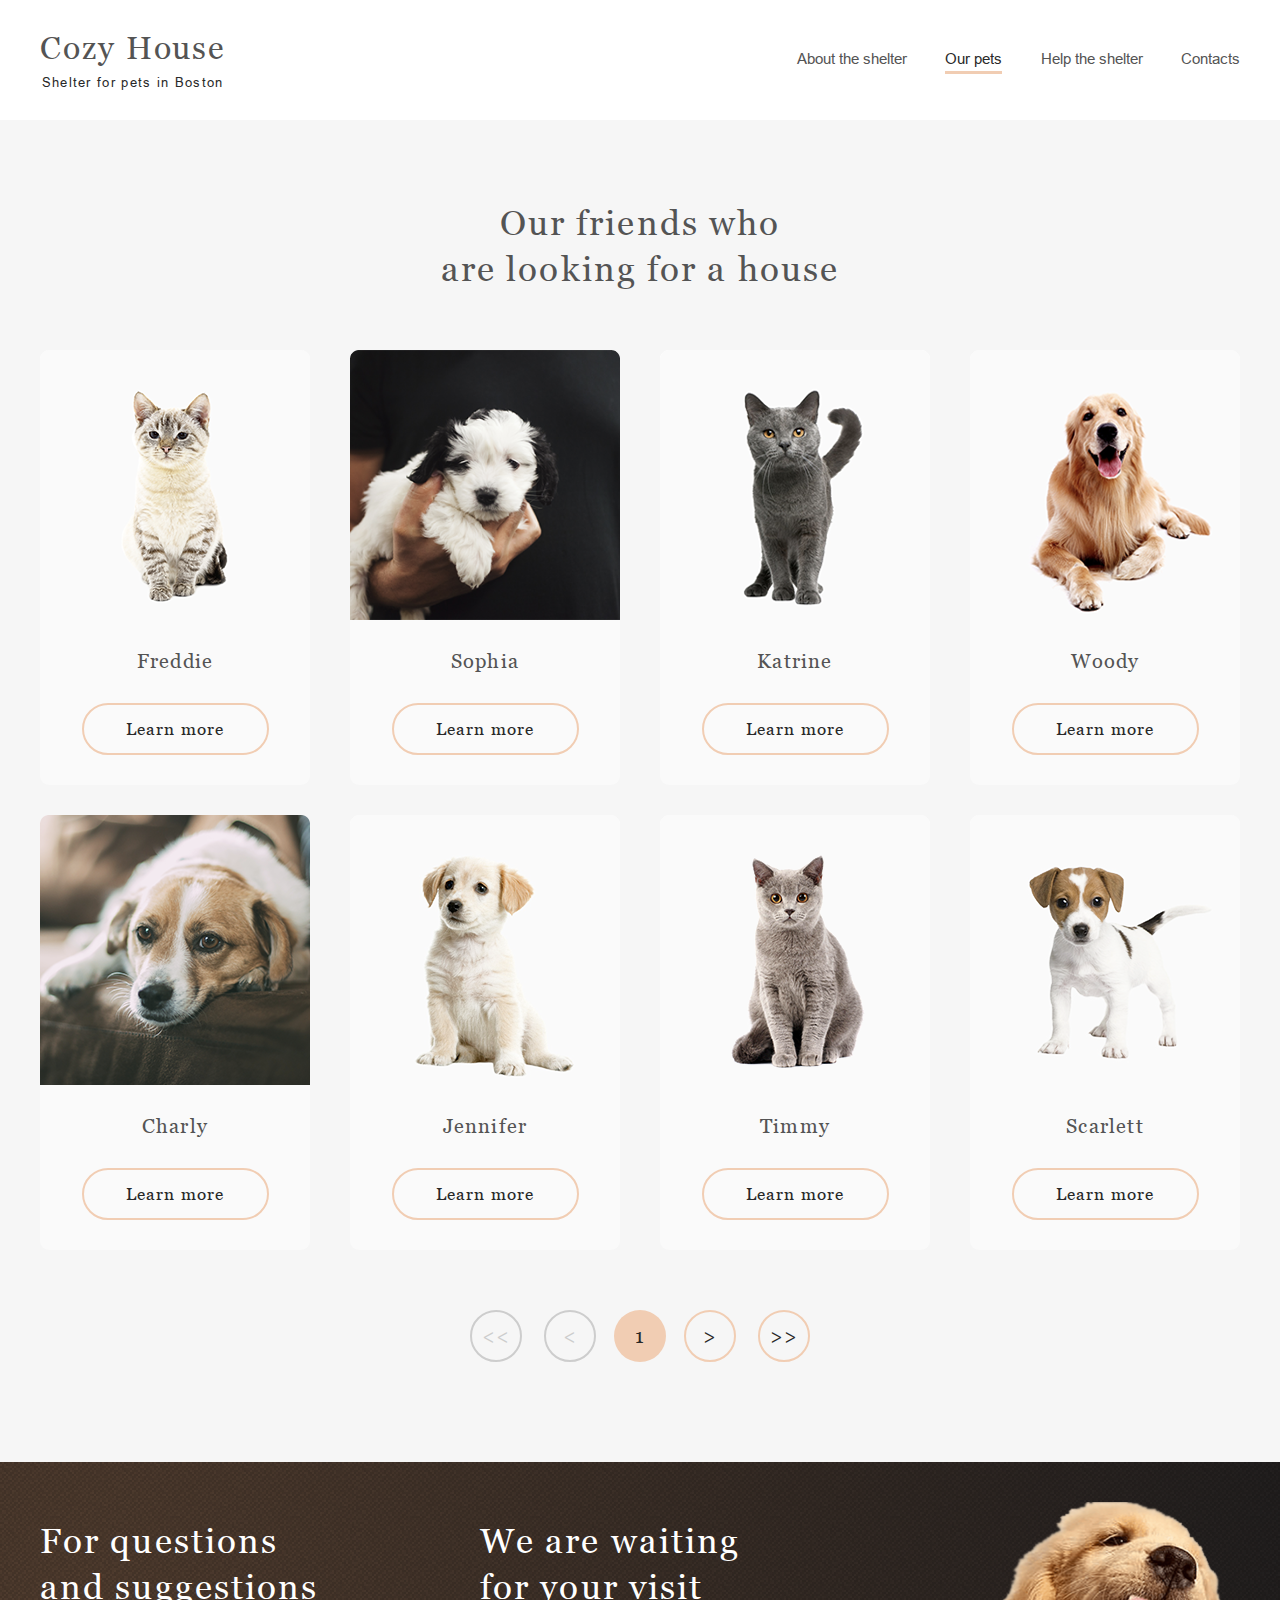
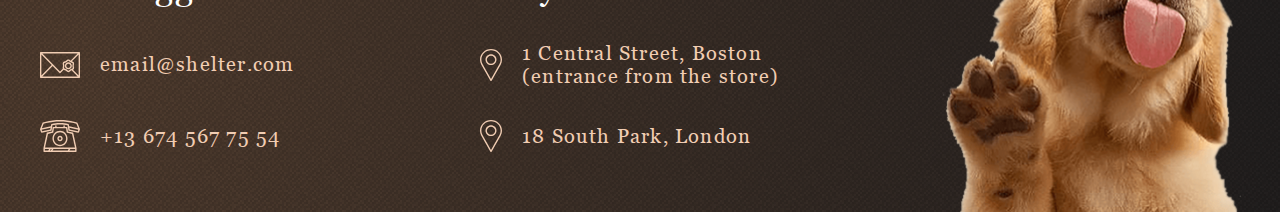
==== shelter/pages/pets/index.html @ 3be506d2 "feat: shelter" ====
<!DOCTYPE html>
<html lang="en">

<head>
    <meta charset="utf-8" />
    <title>Cozy House</title>
    <meta name="description" content="task" />
    <meta name="author" content="Dmitry Milchenko" />
    <meta name="viewport" content="width=device-width, initial-scale=1">
    <link rel="stylesheet" href="../main/normalize.css" />
    <link rel="stylesheet" href="style.css" />
</head>

<body id="body">

    <div id="modal__wraper" class="modal__wraper">
        <div class="modal" id="modal">
            <button class="btn btn_round modal__close-btn">
                <img src="../../assets/images/marker.png" alt=""></button>
            <div class="modal__inner modal__animation">
                <div class="modal__item">
                </div>
                <div class="modal__btn">
                </div>
            </div>
        </div>
    </div>

    <div id="burger-menu__bloсk" class="burger-menu__bloсk">
        <div class="logo-burger">
            <a href="index.html" class="header__logo">
                <h1>Cozy House</h1>
                <p>Shelter for pets in Boston</p>
            </a>
            <div id="burger-menu__two" class="burger-menu">
                <img src="../../assets/images/burger2.png" alt="">
            </div>
        </div>
        <div class="navigation__wraper">
            <div class="burger-menu__navigation">
                <div class="navigation__a">
                    <a href="../main/index.html">About the shelter</a>
                </div>
                <div class="navigation__a">
                    <a href="index.html" class="selected">Our pets</a>
                </div>
                <div class="navigation__a">
                    <a href="../main/index.html#help__anchor">Help the shelter</a>
                </div>
                <div class="navigation__a">
                    <a href="#footer__anchor">Contacts</a>
                </div>
            </div>
        </div>
    </div>
    <div id="burger-menu__wraper" class="burger-menu__wraper">
    </div>

    <header>
        <a href="../main/index.html" class="header__logo">
            <h1>Cozy House</h1>
            <p>Shelter for pets in Boston</p>
        </a>
        <div class="header__navigation">
            <a href="../main/index.html">About the shelter</a>
            <a href="index.html" class="selected">Our pets</a>
            <a href="../main/index.html#help__anchor">Help the shelter</a>
            <a href="#footer__anchor">Contacts</a>
        </div>
        <div id="burger-menu__one" class="burger-menu">
            <img src="../../assets/images/burger2.png" alt="">
        </div>
    </header>
    <section id="our-friends__anchor" class="our-friends">
        <h3>Our friends who are&nbsp;looking for a house</h3>

        <div class="our-friends__slider">


        </div>

        <div class="pagination">
            <div>
                <button class="button__left">&lt;&lt;</button>
                <button class="button__left">&lt;</button>
            </div>
            <div>
                <button class="button__number">1</button>
            </div>
            <div>
                <button class="button__right">></button>
                <button class="button__right">>></button>
            </div>
        </div>
    </section>
    <footer id="footer__anchor">
        <div class="footer__content">
            <div class="footer__contacts">
                <h3>For questions and suggestions</h3>
                <a href="mailto:email@shelter.com">
                    <img src="../../assets/icons/icon-email.svg" alt="">
                    <h4>email@shelter.com</h4>
                </a>
                <a href="tel:+74951234567">
                    <img src="../../assets/icons/icon-phone.svg" alt="">
                    <h4>+13 674 567 75 54</h4>
                </a>
            </div>
            <div class="footer__locations">
                <h3>We are waiting for your visit</h3>
                <a href="https://goo.gl/maps/8FhQsnT1wE7vD16h9" target="_blank">
                    <img src="../../assets/icons/icon-marker.svg" alt="">
                    <h4>1 Central Street, Boston<br>(entrance from the store)</h4>
                </a>
                <a href="https://goo.gl/maps/8FhQsnT1wE7vD16h9" target="_blank">
                    <img src="../../assets/icons/icon-marker.svg" alt="">
                    <h4>18 South Park, London </h4>
                </a>
            </div>
        </div>
        <img src="../../assets/images/footer-puppy.png" alt="">
    </footer>

    <script src="script.js"></script>

</body>

</html>
---- shelter/pages/pets/style.css ----
/*style reset*/
*,
*::before,
*::after {
  box-sizing: border-box;
}

ul[class],
ol[class] {
  padding: 0;
}

body,
h1,
h2,
h3,
h4,
p,
ul[class],
ol[class],
li,
figure,
figcaption,
blockquote,
dl,
dd {
  margin: 0;
}

body {
  min-height: 100vh;
  scroll-behavior: smooth;
  text-rendering: optimizeSpeed;
  line-height: 1.5;
}

ul[class],
ol[class] {
  list-style: none;
}

a:not([class]) {
  text-decoration-skip-ink: auto;
}

img {
  max-width: 100%;
  display: block;
}

article>*+* {
  margin-top: 1em;
}

input,
button,
textarea,
select {
  font: inherit;
}

@media (prefers-reduced-motion: reduce) {
  * {
    animation-duration: 0.01ms !important;
    animation-iteration-count: 1 !important;
    transition-duration: 0.01ms !important;
    scroll-behavior: auto !important;
  }
}

@font-face {
  font-family: Arial;
  src: url("../../assets/fonts/arial/arial-regular/arial-regular.ttf") format("truetype");
}

@font-face {
  font-family: Georgia;
  src: url("../../assets/fonts/georgia/georgia-regular/georgia-regular.ttf") format("truetype");
}

body {
  max-width: 1280px;
  min-width: 320px;
  margin: 0 auto 0 auto;
  position: relative;
}

body a {
  text-decoration: none;
}

/*header*/
header {
  position: sticky;
  z-index: 99;
  top: 0;
  padding: 30px 40px 30px 40px;
  height: 120px;
  background-color: #FFFFFF;
  display: flex;
  justify-content: space-between;
  align-items: center;
}

.header__logo a {
  display: block;
}

.header__logo h1 {
  font-family: Georgia;
  font-style: normal;
  font-weight: 400;
  font-size: 32px;
  line-height: 35px;
  text-align: center;
  letter-spacing: 0.06em;
  color: #545454;
}

.header__logo p {
  margin-top: 10px;
  font-family: Arial;
  font-style: normal;
  font-weight: 400;
  font-size: 13px;
  line-height: 15px;
  text-align: center;
  letter-spacing: 0.1em;
  color: #292929;
}

.burger-menu {
  display: none;
  cursor: pointer;
}

.burger-menu img {
  width: 30px;
  height: auto;
}

.header__navigation {
  width: 443px;
  height: 27;
  display: flex;
  justify-content: space-between;
}

.header__navigation a {
  font-family: 'Arial';
  font-style: normal;
  font-weight: 400;
  font-size: 15px;
  line-height: 160%;
  color: #545454;
}

.header__navigation .selected {
  border-bottom: 3px #F1CDB3 solid;
  color: #292929;
}

.header__navigation a:hover {
  color: #292929;
}

/*our-friends*/
.our-friends {
  padding: 80px 40px 100px 40px;
  background-color: #F6F6F6;
  display: flex;
  flex-direction: column;
  justify-content: space-between;
  align-items: center;
}

.our-friends h3 {
  width: 400px;
  font-family: 'Georgia';
  font-style: normal;
  font-weight: 400;
  font-size: 35px;
  line-height: 130%;
  display: flex;
  align-items: center;
  text-align: center;
  letter-spacing: 0.06em;
  color: #545454;
  margin-bottom: 59px;
}

.our-friends__slider {
  display: flex;
  flex-wrap: wrap;
  align-items: center;
  justify-content: space-between;
}

.our-friends__card {
  display: flex;
  flex-direction: column;
  align-items: center;
  width: 270px;
  height: 435px;
  background-color: #FAFAFA;
  border-radius: 9px 9px 9px 9px;
  margin-bottom: 30px;
}

.card__cover {
  animation: pulse 1s ease-in-out;
}

@keyframes pulse {
  0% {
    opacity: 0;
  }
  100% {
    opacity: 1;
  }
}

.our-friends__card p {
  margin-top: 30px;
  font-family: 'Georgia';
  font-style: normal;
  font-weight: 400;
  font-size: 20px;
  line-height: 23px;
  display: flex;
  align-items: center;
  text-align: center;
  letter-spacing: 0.06em;
  color: #545454;
}

.our-friends__card button {
  margin-top: 30px;
  width: 187px;
  height: 52px;
  border: 2px solid #F1CDB3;
  box-sizing: border-box;
  border-radius: 100px;
  background: none;
  font-family: 'Georgia';
  font-style: normal;
  font-weight: 400;
  font-size: 17px;
  line-height: 130%;
  letter-spacing: 0.06em;
  color: #292929;
}

.hover__card:hover {
  background-color: #FFFFFF;
  cursor: pointer;
}

.hover__card:hover {
  background-color: #FFFFFF;
  cursor: pointer;
}

.hover__card:hover>button {
  cursor: pointer;
  background: #FDDCC4;
  border: none;
}

.our-friends__button {
  margin-top: 30px;
}

.pagination {
  display: flex;
  margin-top: 30px;
}

.pagination button {
  margin: 0px 9px;
  width: 52px;
  height: 52px;
  border: 2px solid #F1CDB3;
  box-sizing: border-box;
  border-radius: 100px;
  background: transparent;
  font-family: 'Georgia';
  font-style: normal;
  font-weight: 400;
  font-size: 20px;
  line-height: 115%;
  letter-spacing: 0.06em;
  color: #292929;
}

.pagination button:hover {
  border: none;
  background-color: #FDDCC4;
  cursor: pointer;
}

.pagination button:disabled {
  background-color: transparent;
  border: 2px solid #CDCDCD;
  color: #CDCDCD;
  cursor: auto;
}

.pagination .button__number {
  border: none;
  background-color: #F1CDB3;
}

.pagination .button__number:hover {
  cursor: auto;
  background-color: #F1CDB3;
}

/*footer*/
footer {
  display: flex;
  justify-content: space-between;
  height: 350px;
  padding: 40px 40px 0 40px;
  background: url(../../assets/images/noise_transparent@2x.png), radial-gradient(110.67% 538.64% at 5.73% 50%, #513D2F 0%, #1A1A1C 100%);
}

footer h3 {
  font-family: 'Georgia';
  font-style: normal;
  font-weight: 400;
  font-size: 35px;
  line-height: 130%;
  letter-spacing: 0.06em;
  color: #FFFFFF;
}

footer h4 {
  font-family: 'Georgia';
  font-style: normal;
  font-weight: 400;
  font-size: 20px;
  line-height: 115%;
  letter-spacing: 0.06em;
  color: #F1CDB3;
}

.footer__content {
  display: flex;
}

.footer__contacts {
  display: flex;
  flex-direction: column;
  justify-content: space-between;
  width: 280px;
  height: 234px;
  margin-top: 16px;
}

.footer__locations {
  display: flex;
  flex-direction: column;
  justify-content: space-between;
  width: 302px;
  height: 234px;
  margin-right: 160px;
  margin-left: 160px;
  margin-top: 16px;
}

.footer__contacts a,
.footer__locations a {
  display: flex;
  align-items: center;
}

.footer__contacts img,
.footer__locations img {
  margin-right: 20px;
}

/*our pets 768*/
@media (max-width : 1279px) and (min-width: 768px) {

  /*header*/
  header {
    padding: 30px 30px 30px 30px;
  }

  /*our friends*/
  .our-friends {
    padding: 60px 30px 70px 30px;
  }

  .card__cover {
    display: flex;
    justify-content: center;
    height: 47%;
    width: 47%;

  }

  .our-friends h3 {
    margin: 20px 0 30px 0;
  }

  .our-friends__slider {
    overflow: hidden;
    margin: 0 64px 0 64px;
    justify-content: space-between;
  }

  .pagination {
    margin: 10px 0 6px 0;
  }

  /*footer*/
  footer {
    height: auto;
    flex-direction: column;
    padding: 30px 30px 0 30px;
  }

  .footer__locations,
  .footer__contacts {
    margin: 0;
  }

  .footer__content {
    margin: 0 34px 65px 34px;
    justify-content: space-between;
  }

  footer img:last-child {
    width: 300px;
  }

  footer img:last-child {
    margin: 0 auto 0 auto;
  }
}

/*our pets 320*/
@media (max-width : 767px) and (min-width: 320px),
(max-width: 320px) {

  /*header*/
  .header-background {
    height: auto;
  }

  .header__navigation {
    display: none;
  }

  header {
    padding: 30px 50px 30px 3%;
  }

  .burger-menu {
    display: block;
  }

  /*our-friends*/
  .our-friends__320 {
    width: 100%;
    padding: 0 19% 0 19%;
    display: block;
    display: flex;
    justify-content: space-between;
    margin: 0 0 42px 0;
  }

  .our-friends h3 {
    width: auto;
    font-size: 25px;
    justify-content: center;
    margin-bottom: 42px;
  }

  .our-friends {
    padding: 42px 10px 42px 10px;
    height: auto;
  }

  .our-friends__slider {
    margin: 0 0 12px 0;
    width: 100%;
    flex-direction: column;
    justify-content: center;
  }

  .pagination {
    margin-top: 0;
  }

  .pagination button {
    margin: 0 5px;
  }

  .pagination div:nth-child(2n+1) {
    display: flex;
  }

  /*footer*/
  footer {
    height: auto;
    flex-direction: column;
    padding: 30px 10px 0 10px;
  }

  footer h3 {
    width: auto;
    display: flex;
    font-size: 25px;
    text-align: center;
    margin: 0 30px 40px 30px;

  }

  footer a {
    margin: 0 0 39px 0;
    justify-content: center;
  }

  .footer__locations a {
    width: 100%;
    justify-content: start;
  }

  .footer__contacts,
  .footer__locations {
    width: auto;
    height: auto;
    margin: 0;
    justify-content: start;
    align-items: center;
  }

  .footer__content {
    margin: 0;
    flex-direction: column;
    align-items: center;
  }

  footer img:last-child {
    width: 260px;
    margin: 0 auto 0 auto;
  }
}


.burger-menu__bloсk,
.burger-menu__wraper {
  display: none;
}

/*burger-menu*/
@media (max-width : 767px) and (min-width: 320px),
(max-width: 320px) {

  #burger-menu__one,
  #burger-menu__two {
    transition: all 0.4s ease-out;
  }

  .burger-menu__animation_one {
    transform: rotate(90deg);
  }

  .burger-menu__animation_two {
    transform: rotate(90deg);
  }

  .logo-burger {
    margin: 30px 53px 0 10px;
    display: flex;
    justify-content: space-between;
    align-items: center;
    width: 257px;
  }

  .burger-menu__wraper {
    display: none;
    max-width: 1280px;
    position: absolute;
    z-index: 99;
    width: 100%;
    height: 100%;
    background-color: rgba(41, 41, 41, 0.6);
  }

  .burger-menu__wraper__animation {
    display: block;
  }

  .burger-menu__bloсk {
    display: block;
    position: fixed;
    z-index: 999;
    width: 320px;
    height: 100%;
    background-color: #FFFFFF;
    right: -320px;
    transition: all 0.6s ease-out;
  }

  .burger-menu__bloсk__animation {
    right: 0;
  }

  .navigation__wraper {
    height: 100%;
    display: flex;
    align-items: center;
    padding: 0 38px 0 38px;
  }

  .burger-menu__navigation {
    height: 327px;
    display: flex;
    flex-direction: column;
    justify-content: space-between;
    align-items: center;
  }

  .burger-menu__navigation a {
    font-family: 'Arial';
    font-style: normal;
    font-weight: 400;
    font-size: 32px;
    line-height: 160%;
    color: #545454;
  }

  .burger-menu__navigation .selected {
    border-bottom: 3px #F1CDB3 solid;
    color: #292929;
  }

  .burger-menu__navigation a:hover {
    color: #292929;
  }

  .burger-menu__bloсk .header__navigation {
    flex-direction: column;
  }

  .body__scroll {
    overflow: hidden;
  }
}

/*modal*/
.modal__wraper {
  display: none;
  z-index: 998;
  position: fixed;
  width: 100%;
  height: 100%;
  left: 0;
  top: 0;
  right: 0;
  bottom: 0;
  background-color: rgba(41, 41, 41, 0.6);
}

.modal {
  display: none;
  display: flex;
  z-index: 999;
  width: 900px;
  height: 500px;
  position: absolute;
  left: 50%;
  top: 50%;
  transform: translate(-50%, -50%);
  background-color: #FFFFFF;
  border-radius: 10px;
}

.modal:hover {
  box-shadow: 0px 2px 35px 14px rgba(13, 13, 13, 0.04);
}

.modal__item {
  display: flex;
  justify-content: space-between;
}

.modal__image img {
  border-radius: 10px;
  width: 500px;
  height: 500px;
}

.modal__descr {
  margin: 50px 20px 88px 29px;
  width: 351px;
  height: 362px;
  display: flex;
  flex-direction: column;

}

.modal button {
  display: block;
  position: absolute;
  width: 52px;
  height: 52px;
  left: 900px;
  top: -50px;
  border: 2px solid #F1CDB3;
  box-sizing: border-box;
  border-radius: 100px;
  background: transparent;
}

.modal button:hover {
  cursor: pointer;
  background: #FDDCC4;
}

.modal button img {
  position: absolute;
  left: 38.46%;
  right: 38.46%;
  top: 38.46%;
  bottom: 38.46%;
  width: 12px;
  height: 12px;
}

.modal__item h3 {
  font-family: 'Georgia';
  font-style: normal;
  font-weight: 400;
  font-size: 35px;
  line-height: 130%;
  letter-spacing: 0.06em;
  color: #000000;
  margin-bottom: 10px;
}

.modal__item h4 {
  font-family: 'Georgia';
  font-style: normal;
  font-weight: 400;
  font-size: 20px;
  line-height: 115%;
  letter-spacing: 0.06em;
  color: #000000;
  margin-bottom: 40px;
}

.modal__item p {
  font-family: 'Georgia';
  font-style: normal;
  font-weight: 400;
  font-size: 13px;
  line-height: 110%;
  letter-spacing: 0.06em;
  color: #000000;
  margin-bottom: 40px;
  text-align: justify;
}

.modal__item h5 {
  font-family: 'Georgia';
  font-style: normal;
  font-weight: 400;
  font-size: 15px;
  line-height: 110%;
  letter-spacing: 0.06em;
  color: #000000;
  margin: 0 0 10px 0;
}

h5 .modal-list__name {
  font-family: 'Georgia';
  font-style: normal;
  font-weight: 700;
  font-size: 15px;
  line-height: 110%;
  letter-spacing: 0.06em;
  color: #000000;
}

.modal li {
  list-style-type: disc;
  color: #FDDCC4;
  margin-left: 15px;
}

@media (max-width : 1279px) and (min-width: 768px) {
  .modal {
    width: 670px;
    height: 350px;
  }

  .modal__image img {
    width: 350px;
    height: 350px;
  }

  .modal__descr {
    margin: 10px 9px 37px 11px;
    width: 290px;
    height: 303px;
  }

  .modal__item h4 {
    margin-bottom: 20px;
  }

  .modal__item p {
    margin-bottom: 20px;
  }

  .modal__item h5 {
    margin: 0 0 5px 0;
  }

  .modal button {
    left: 670px;
  }
}

@media (max-width : 767px) and (min-width: 320px),
(max-width: 320px) {
  .modal {
    width: 270px;
    height: 393px;
  }

  .modal__image img {
    display: none;
  }

  .modal__descr {
    margin: 10px 9px 37px 11px;
    width: 290px;
    height: 303px;
  }

  .modal__item h4 {
    margin-bottom: 20px;
  }

  .modal__item p {
    margin-bottom: 20px;
  }

  .modal__item h5 {
    margin: 0 0 5px 0;
  }

  .modal button {
    left: 240px;
    top: -55px;
  }
}
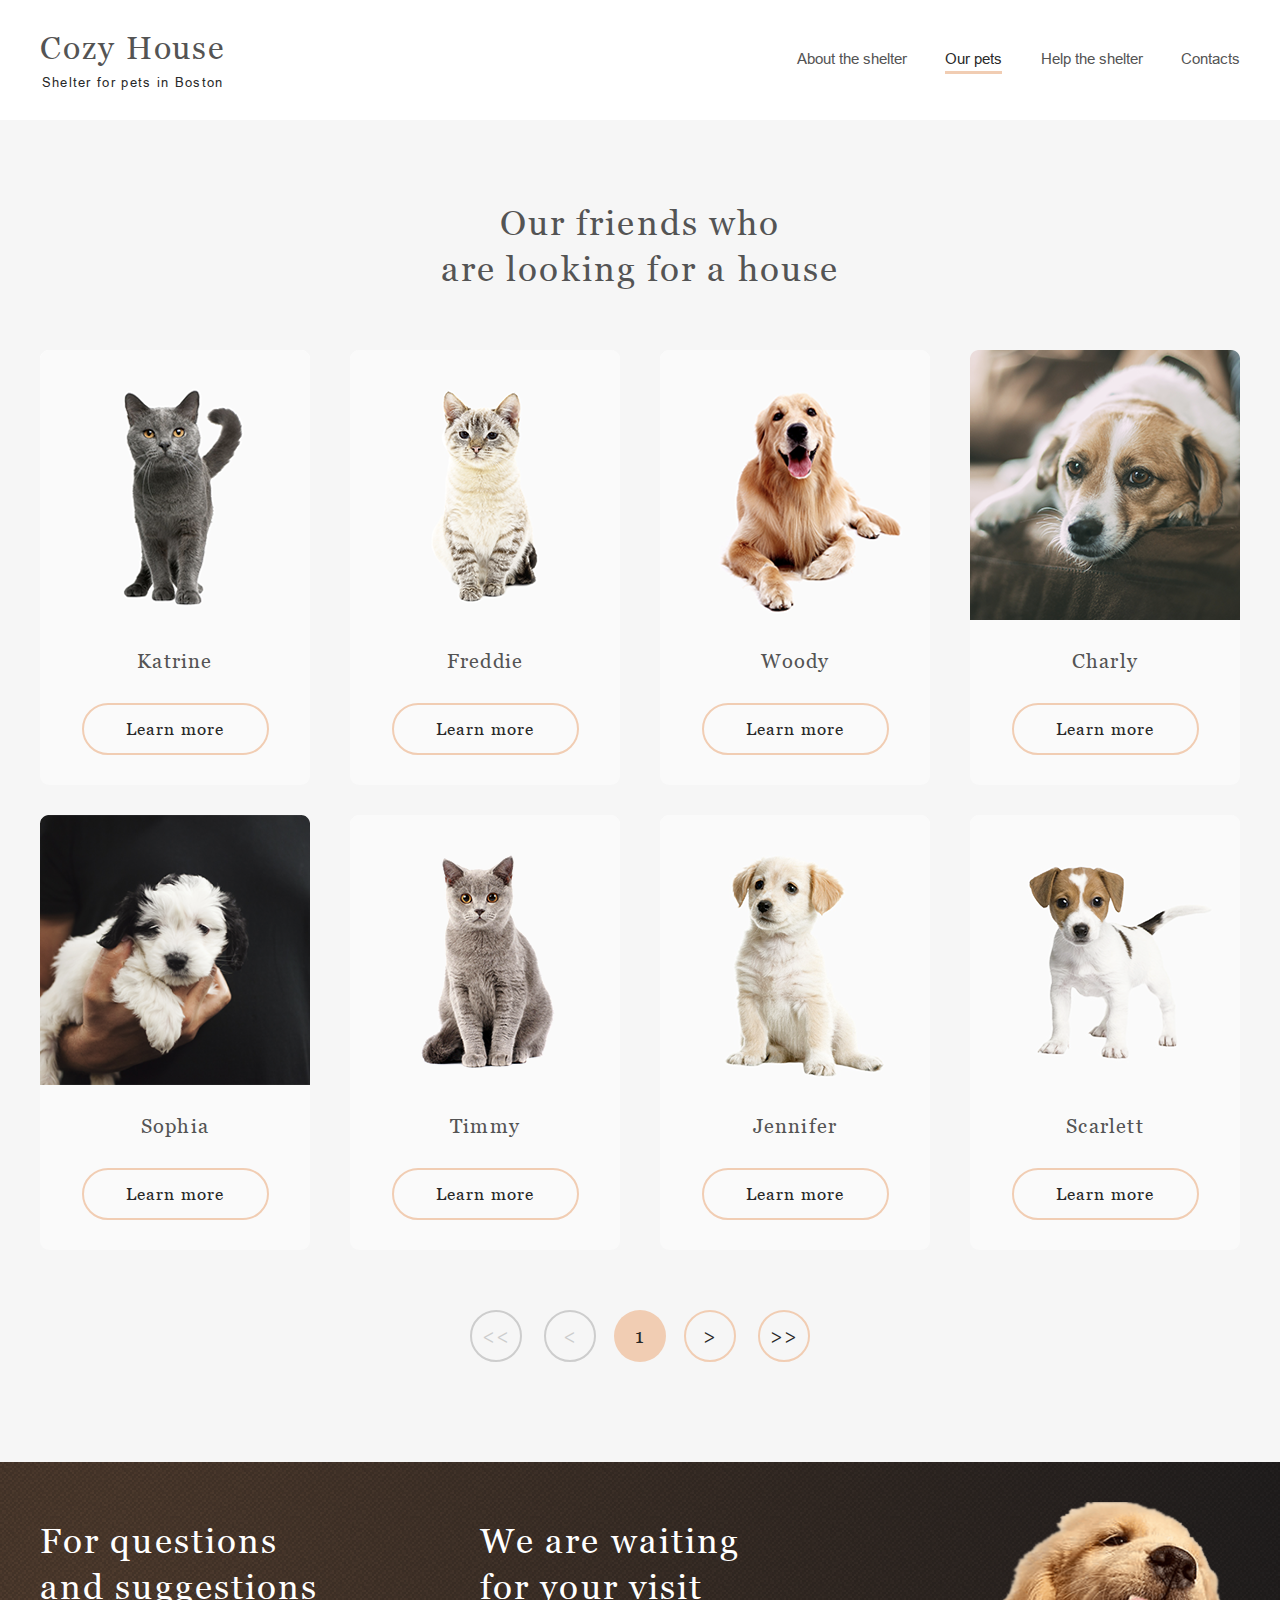
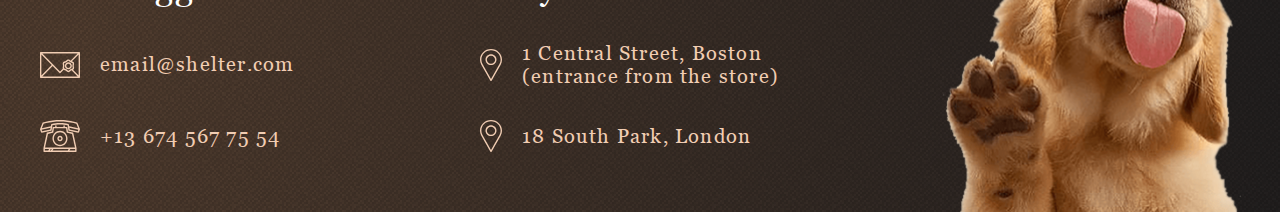
==== commit e995973b: "feat: add favicon" ====
--- a/shelter/pages/pets/index.html
+++ b/shelter/pages/pets/index.html
@@ -9,6 +9,7 @@
     <meta name="viewport" content="width=device-width, initial-scale=1">
     <link rel="stylesheet" href="../main/normalize.css" />
     <link rel="stylesheet" href="style.css" />
+    <link rel="icon" href="../../assets/images/favicon.png" type="image/x-icon">
 </head>
 
 <body id="body">
--- a/shelter/pages/pets/style.css
+++ b/shelter/pages/pets/style.css
@@ -92,7 +92,7 @@
 /*header*/
 header {
   position: sticky;
-  z-index: 99;
+  z-index: 98;
   top: 0;
   padding: 30px 40px 30px 40px;
   height: 120px;
@@ -100,6 +100,10 @@
   display: flex;
   justify-content: space-between;
   align-items: center;
+}
+
+.header__logo {
+  transition: all 0.4s ease-out;
 }
 
 .header__logo a {
@@ -550,7 +554,6 @@
   }
 }
 
-
 .burger-menu__bloсk,
 .burger-menu__wraper {
   display: none;
@@ -562,6 +565,11 @@
 
   #burger-menu__one,
   #burger-menu__two {
+    transition: all 0.4s ease-out;
+  }
+
+  .logo__animate {
+    opacity: 0;
     transition: all 0.4s ease-out;
   }
 
